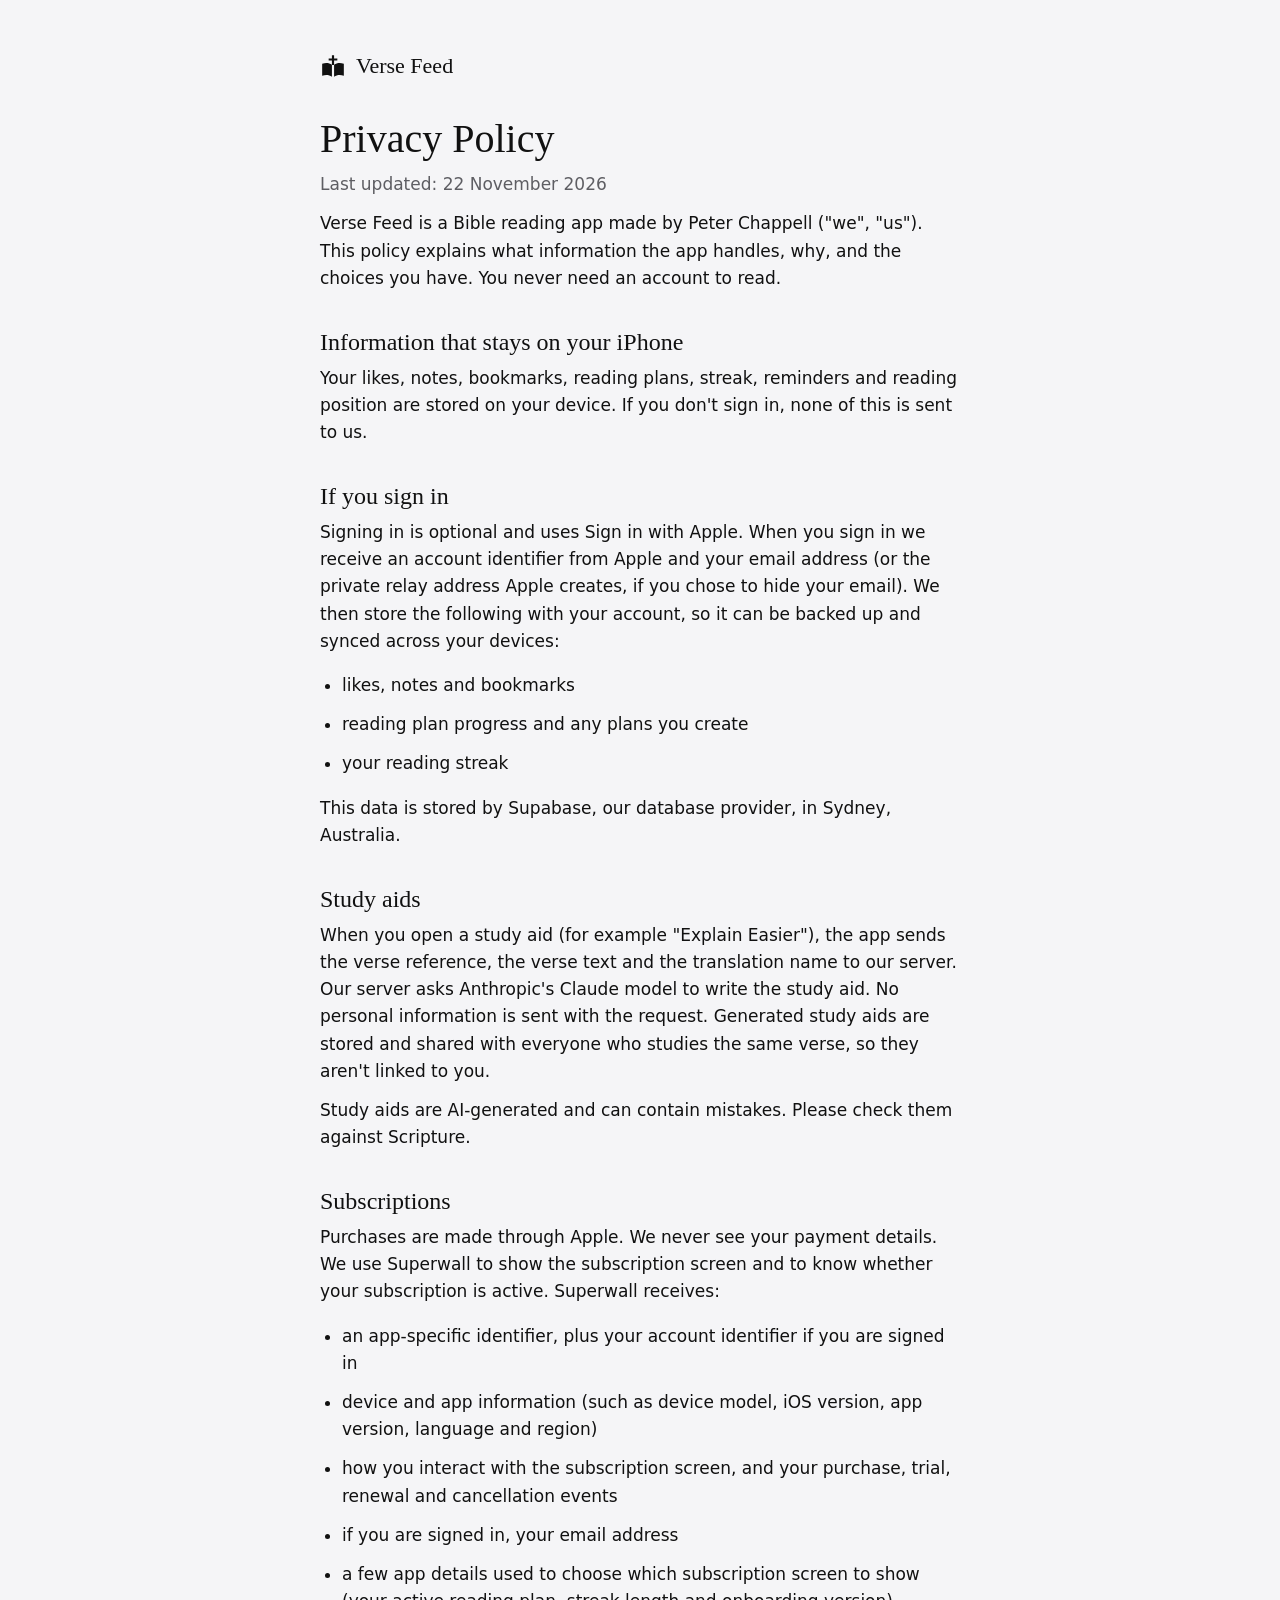
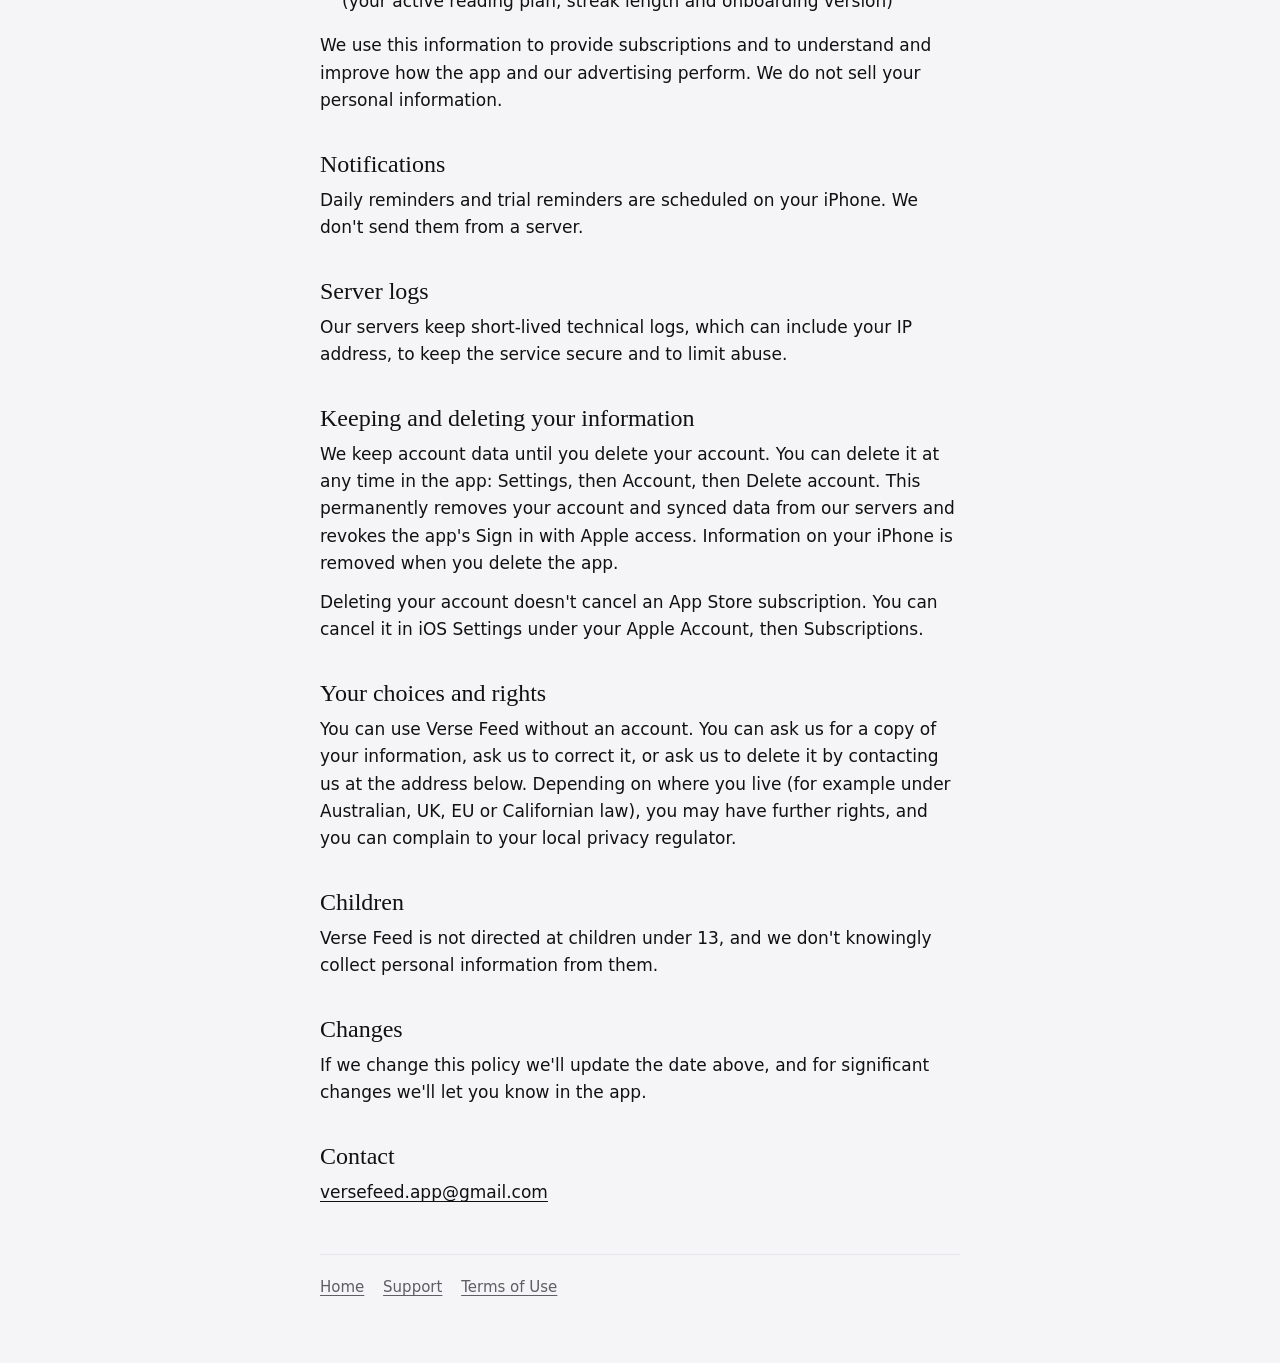
==== privacy.html @ 3e680411 "Add home, support and privacy pages" ====
<!doctype html>
<html lang="en">
<head>
<meta charset="utf-8">
<meta name="viewport" content="width=device-width, initial-scale=1">
<title>Verse Feed Privacy Policy</title>
<meta name="description" content="How Verse Feed handles your information.">
<link rel="stylesheet" href="style.css">
</head>
<body>
<main>
  <header class="site">
    <svg aria-hidden="true" width="26" height="26" viewBox="0 0 24 24" fill="currentColor"><path d="M11 2h2v3h3v2h-3v4h-2V7H8V5h3z"></path><path d="M2 10c3.5-1.2 6.5-.8 9 .9V22c-2.5-1.7-5.5-2.1-9-.9z"></path><path d="M22 10c-3.5-1.2-6.5-.8-9 .9V22c2.5-1.7 5.5-2.1 9-.9z"></path></svg>
    <a href="./">Verse Feed</a>
  </header>

  <h1>Privacy Policy</h1>
  <p class="muted">Last updated: 22 November 2026</p>

  <p>Verse Feed is a Bible reading app made by Peter Chappell ("we", "us"). This policy explains what information the app handles, why, and the choices you have. You never need an account to read.</p>

  <h2>Information that stays on your iPhone</h2>
  <p>Your likes, notes, bookmarks, reading plans, streak, reminders and reading position are stored on your device. If you don't sign in, none of this is sent to us.</p>

  <h2>If you sign in</h2>
  <p>Signing in is optional and uses Sign in with Apple. When you sign in we receive an account identifier from Apple and your email address (or the private relay address Apple creates, if you chose to hide your email). We then store the following with your account, so it can be backed up and synced across your devices:</p>
  <ul>
    <li>likes, notes and bookmarks</li>
    <li>reading plan progress and any plans you create</li>
    <li>your reading streak</li>
  </ul>
  <p>This data is stored by Supabase, our database provider, in Sydney, Australia.</p>

  <h2>Study aids</h2>
  <p>When you open a study aid (for example "Explain Easier"), the app sends the verse reference, the verse text and the translation name to our server. Our server asks Anthropic's Claude model to write the study aid. No personal information is sent with the request. Generated study aids are stored and shared with everyone who studies the same verse, so they aren't linked to you.</p>
  <p>Study aids are AI-generated and can contain mistakes. Please check them against Scripture.</p>

  <h2>Subscriptions</h2>
  <p>Purchases are made through Apple. We never see your payment details. We use Superwall to show the subscription screen and to know whether your subscription is active. Superwall receives:</p>
  <ul>
    <li>an app-specific identifier, plus your account identifier if you are signed in</li>
    <li>device and app information (such as device model, iOS version, app version, language and region)</li>
    <li>how you interact with the subscription screen, and your purchase, trial, renewal and cancellation events</li>
    <li>if you are signed in, your email address</li>
    <li>a few app details used to choose which subscription screen to show (your active reading plan, streak length and onboarding version)</li>
  </ul>
  <p>We use this information to provide subscriptions and to understand and improve how the app and our advertising perform. We do not sell your personal information.</p>

  <h2>Notifications</h2>
  <p>Daily reminders and trial reminders are scheduled on your iPhone. We don't send them from a server.</p>

  <h2>Server logs</h2>
  <p>Our servers keep short-lived technical logs, which can include your IP address, to keep the service secure and to limit abuse.</p>

  <h2>Keeping and deleting your information</h2>
  <p>We keep account data until you delete your account. You can delete it at any time in the app: Settings, then Account, then Delete account. This permanently removes your account and synced data from our servers and revokes the app's Sign in with Apple access. Information on your iPhone is removed when you delete the app.</p>
  <p>Deleting your account doesn't cancel an App Store subscription. You can cancel it in iOS Settings under your Apple Account, then Subscriptions.</p>

  <h2>Your choices and rights</h2>
  <p>You can use Verse Feed without an account. You can ask us for a copy of your information, ask us to correct it, or ask us to delete it by contacting us at the address below. Depending on where you live (for example under Australian, UK, EU or Californian law), you may have further rights, and you can complain to your local privacy regulator.</p>

  <h2>Children</h2>
  <p>Verse Feed is not directed at children under 13, and we don't knowingly collect personal information from them.</p>

  <h2>Changes</h2>
  <p>If we change this policy we'll update the date above, and for significant changes we'll let you know in the app.</p>

  <h2>Contact</h2>
  <p><a href="mailto:versefeed.app@gmail.com">versefeed.app@gmail.com</a></p>

  <footer>
    <a href="./">Home</a>
    <a href="support.html">Support</a>
    <a href="https://www.apple.com/legal/internet-services/itunes/dev/stdeula/">Terms of Use</a>
  </footer>
</main>
</body>
</html>
---- style.css ----
:root {
  --bg: #f5f5f7;
  --surface: #ffffff;
  --ink: #111111;
  --muted: #5e5e63;
  --hairline: #e5e5ea;
  --serif: Charter, "Iowan Old Style", Georgia, serif;
  --sans: -apple-system, BlinkMacSystemFont, system-ui, "Segoe UI", Roboto, sans-serif;
}

@media (prefers-color-scheme: dark) {
  :root {
    --bg: #111111;
    --surface: #1c1c1e;
    --ink: #f2f2f2;
    --muted: #a8a8ad;
    --hairline: #2c2c2e;
  }
}

* { box-sizing: border-box; }

body {
  margin: 0;
  background: var(--bg);
  color: var(--ink);
  font-family: var(--sans);
  font-size: 17px;
  line-height: 1.6;
  -webkit-text-size-adjust: 100%;
}

main {
  max-width: 680px;
  margin: 0 auto;
  padding: 48px 20px 64px;
}

header.site {
  display: flex;
  align-items: center;
  gap: 10px;
  margin-bottom: 32px;
}

header.site a {
  color: var(--ink);
  text-decoration: none;
  font-family: var(--serif);
  font-size: 22px;
}

header.site svg { flex-shrink: 0; }

h1, h2 {
  font-family: var(--serif);
  font-weight: 400;
  line-height: 1.2;
}

h1 { font-size: 40px; margin: 0 0 8px; }
h2 { font-size: 24px; margin: 36px 0 8px; }

p, li { margin: 0 0 12px; }
ul { padding-left: 22px; }

.lead { font-size: 20px; color: var(--muted); margin-bottom: 28px; }
.muted { color: var(--muted); }

a { color: var(--ink); text-underline-offset: 3px; }

.card {
  background: var(--surface);
  border: 1px solid var(--hairline);
  border-radius: 20px;
  padding: 20px 22px;
  margin: 20px 0;
}

.links {
  display: flex;
  flex-wrap: wrap;
  gap: 10px;
  margin-top: 24px;
}

.links a {
  display: inline-block;
  padding: 12px 18px;
  border-radius: 999px;
  background: var(--ink);
  color: var(--bg);
  text-decoration: none;
  font-weight: 600;
}

footer {
  margin-top: 48px;
  padding-top: 20px;
  border-top: 1px solid var(--hairline);
  font-size: 15px;
  color: var(--muted);
}

footer a { color: var(--muted); margin-right: 14px; }
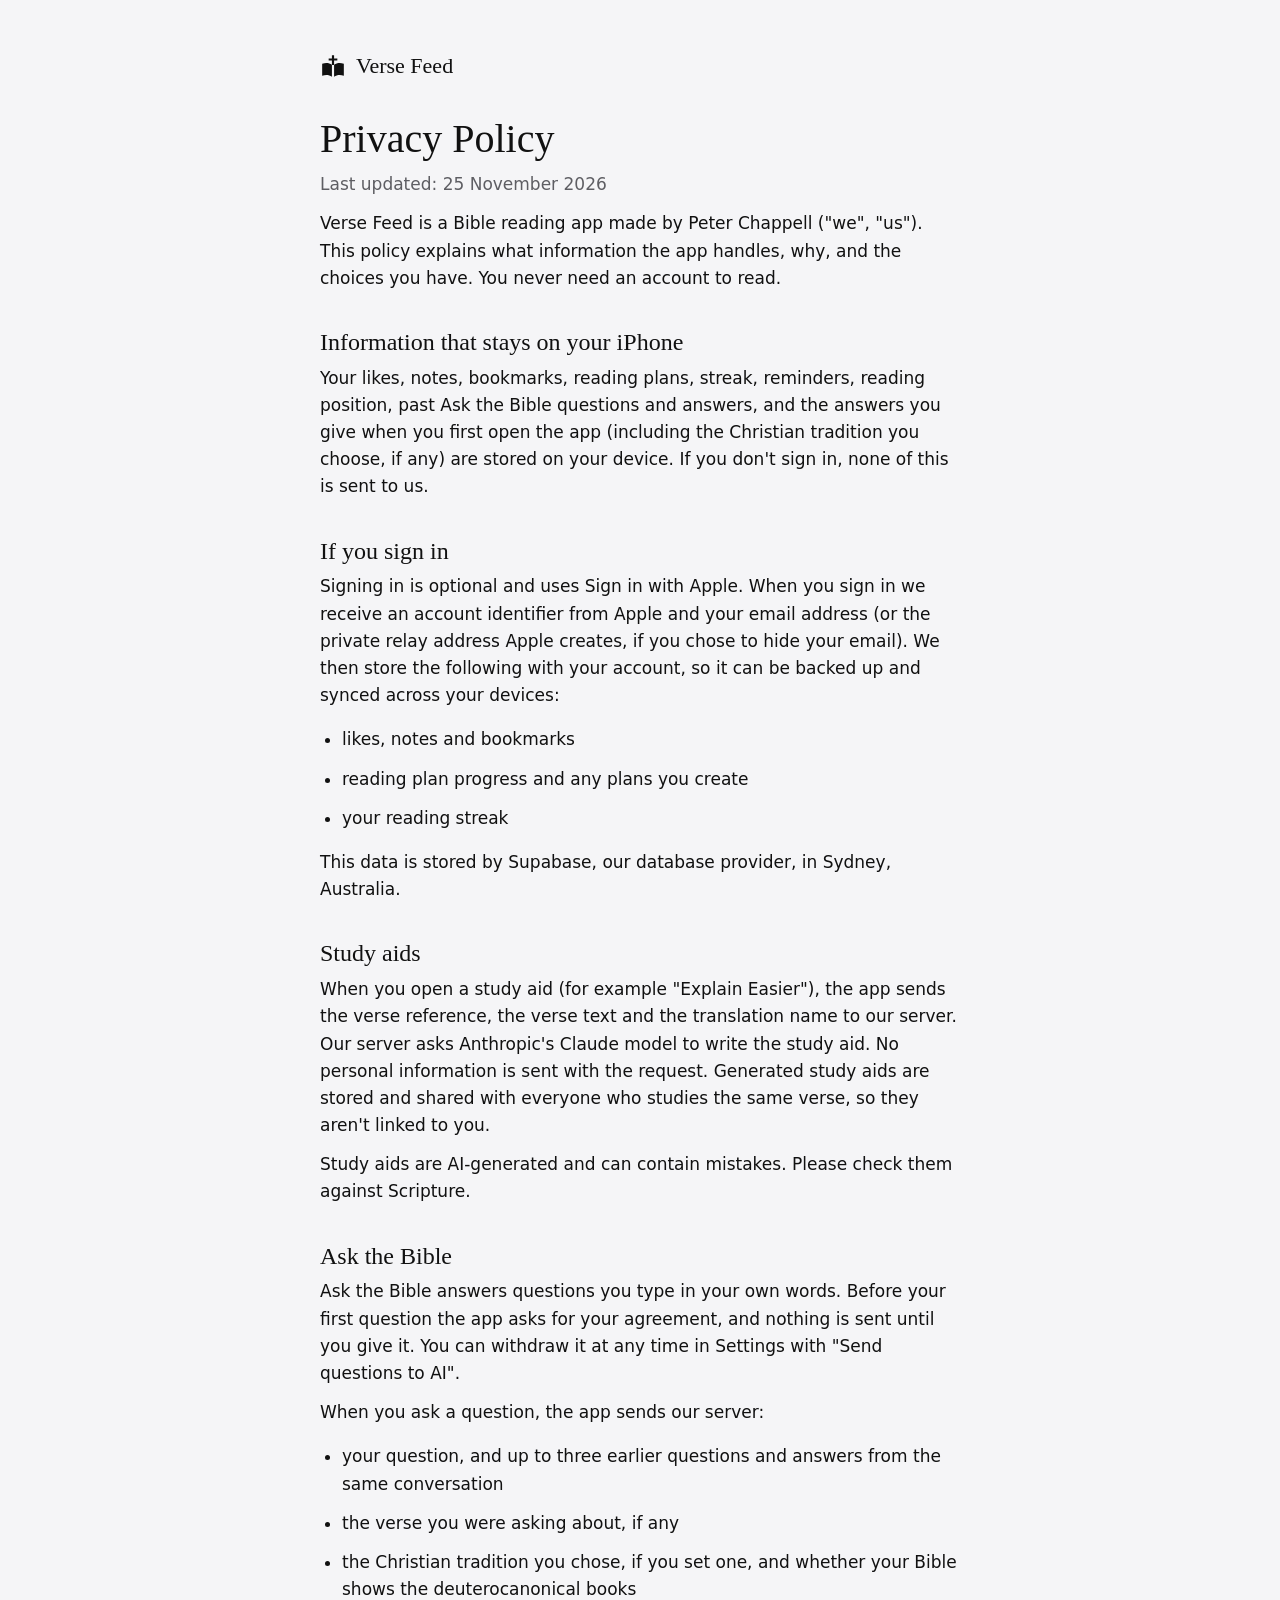
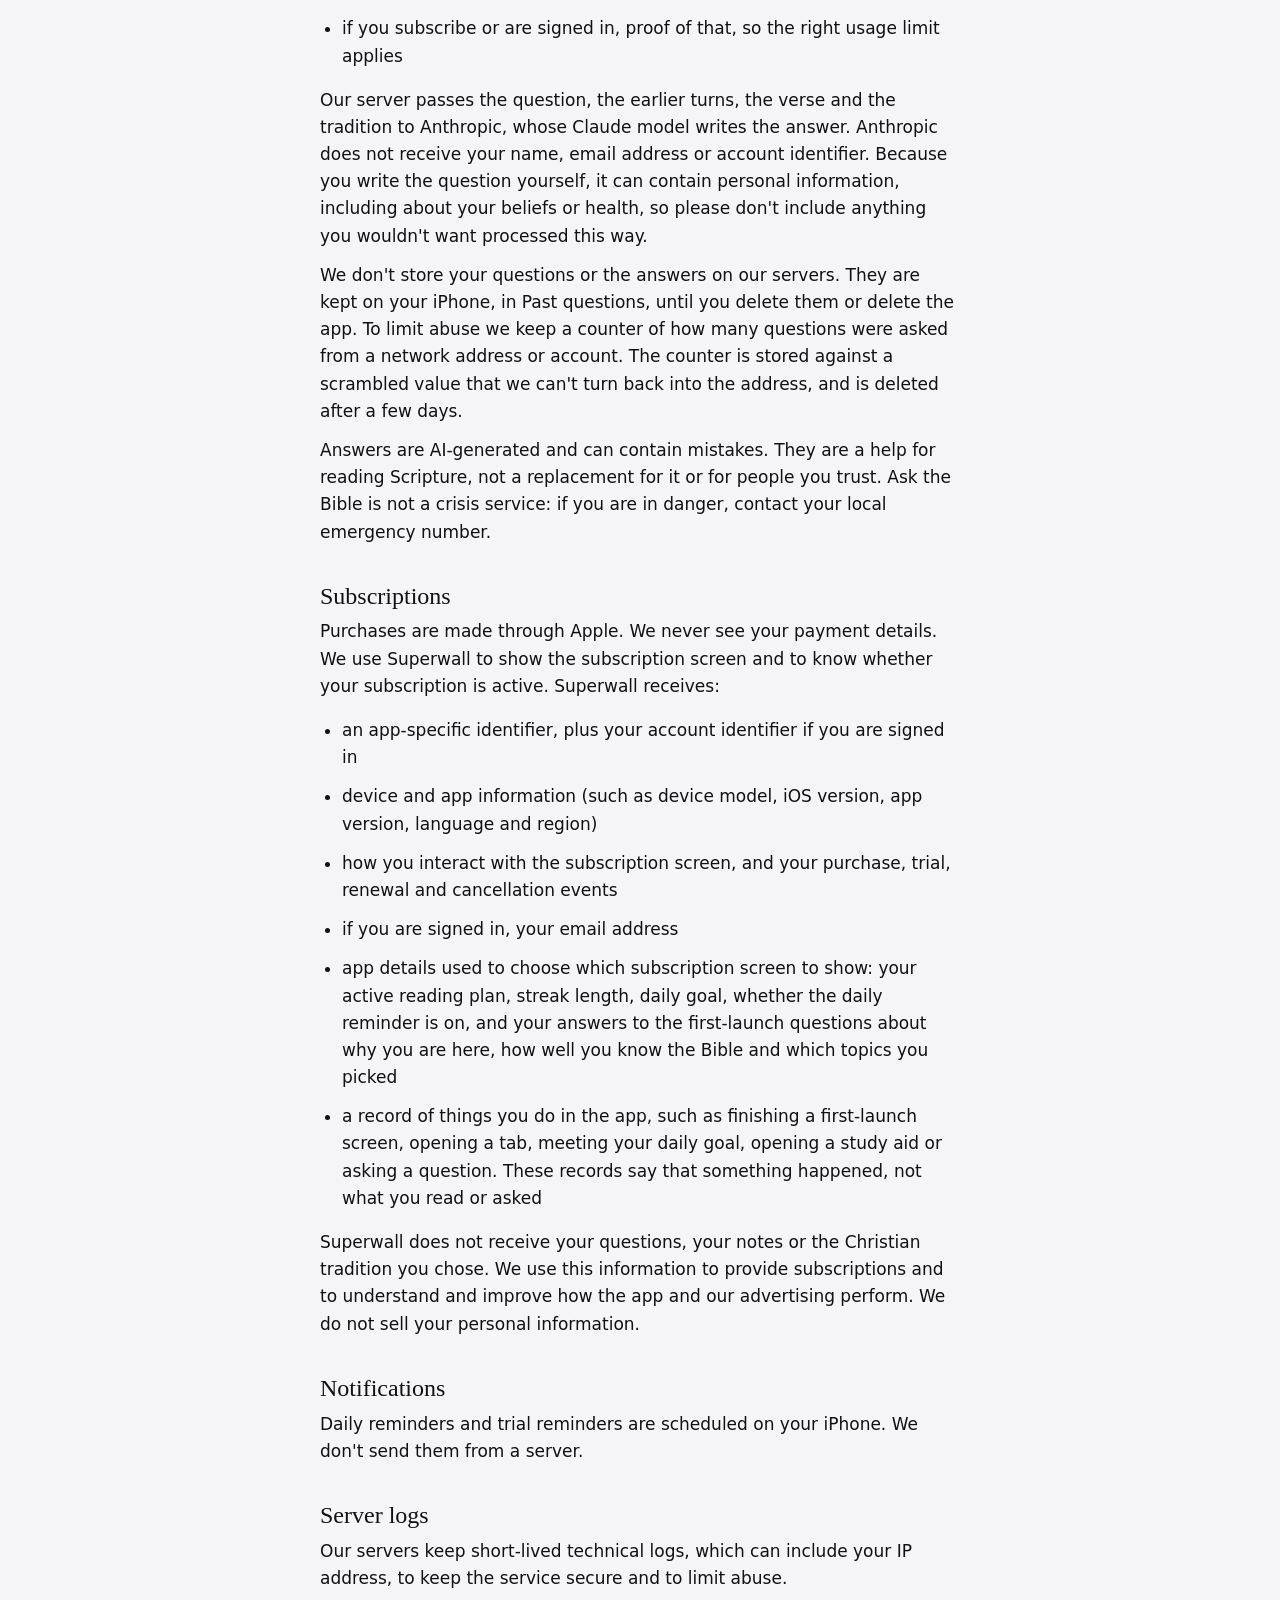
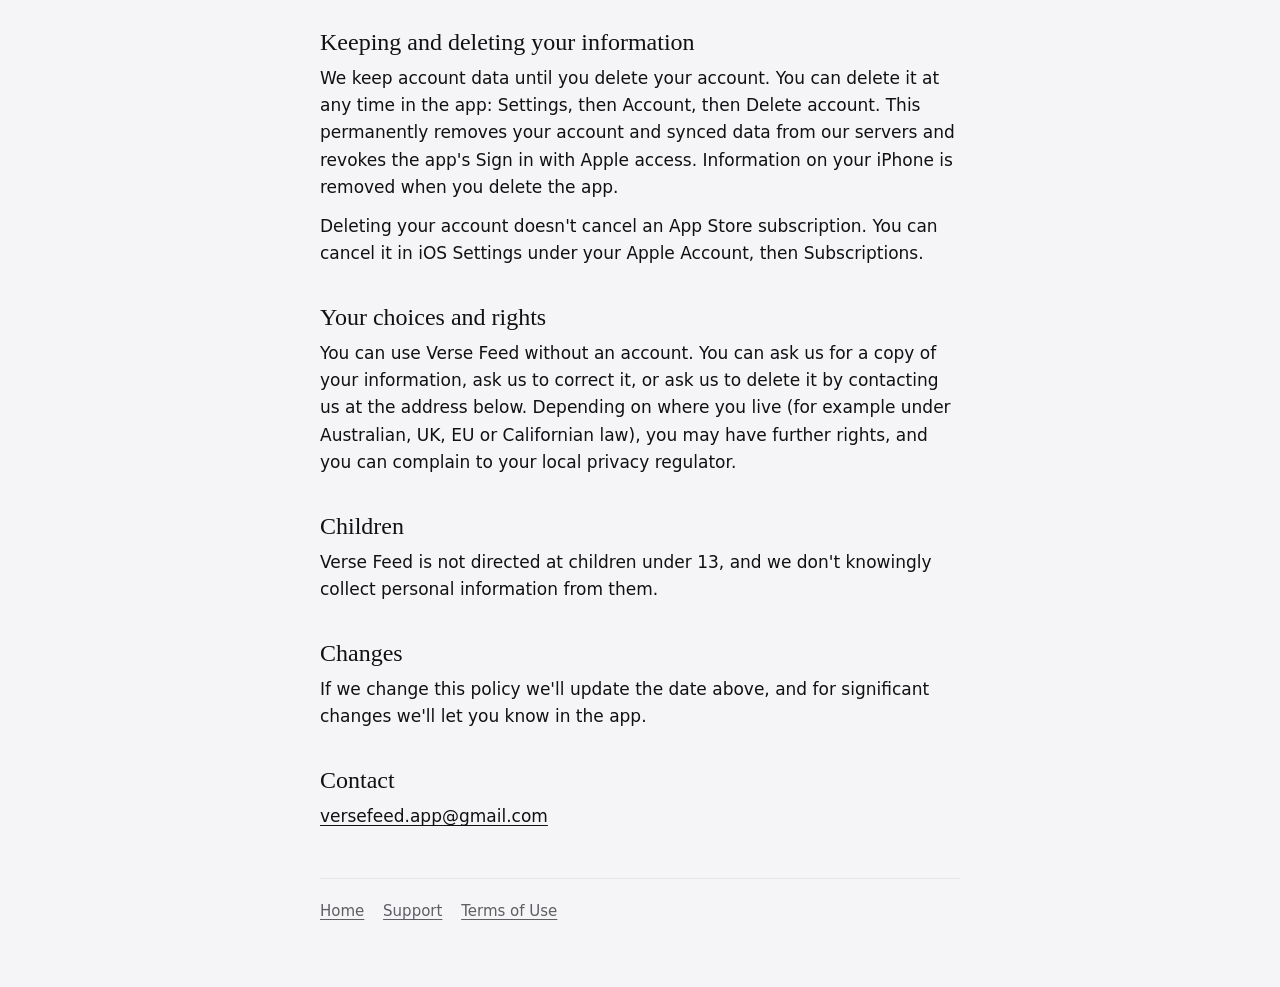
==== commit 202db9f8: "Privacy policy: cover Ask the Bible, tradition and what Superwall receives Adds an Ask the Bible sec" ====
--- a/privacy.html
+++ b/privacy.html
@@ -15,12 +15,12 @@
   </header>
 
   <h1>Privacy Policy</h1>
-  <p class="muted">Last updated: 22 November 2026</p>
+  <p class="muted">Last updated: 25 November 2026</p>
 
   <p>Verse Feed is a Bible reading app made by Peter Chappell ("we", "us"). This policy explains what information the app handles, why, and the choices you have. You never need an account to read.</p>
 
   <h2>Information that stays on your iPhone</h2>
-  <p>Your likes, notes, bookmarks, reading plans, streak, reminders and reading position are stored on your device. If you don't sign in, none of this is sent to us.</p>
+  <p>Your likes, notes, bookmarks, reading plans, streak, reminders, reading position, past Ask the Bible questions and answers, and the answers you give when you first open the app (including the Christian tradition you choose, if any) are stored on your device. If you don't sign in, none of this is sent to us.</p>
 
   <h2>If you sign in</h2>
   <p>Signing in is optional and uses Sign in with Apple. When you sign in we receive an account identifier from Apple and your email address (or the private relay address Apple creates, if you chose to hide your email). We then store the following with your account, so it can be backed up and synced across your devices:</p>
@@ -35,6 +35,19 @@
   <p>When you open a study aid (for example "Explain Easier"), the app sends the verse reference, the verse text and the translation name to our server. Our server asks Anthropic's Claude model to write the study aid. No personal information is sent with the request. Generated study aids are stored and shared with everyone who studies the same verse, so they aren't linked to you.</p>
   <p>Study aids are AI-generated and can contain mistakes. Please check them against Scripture.</p>
 
+  <h2>Ask the Bible</h2>
+  <p>Ask the Bible answers questions you type in your own words. Before your first question the app asks for your agreement, and nothing is sent until you give it. You can withdraw it at any time in Settings with "Send questions to AI".</p>
+  <p>When you ask a question, the app sends our server:</p>
+  <ul>
+    <li>your question, and up to three earlier questions and answers from the same conversation</li>
+    <li>the verse you were asking about, if any</li>
+    <li>the Christian tradition you chose, if you set one, and whether your Bible shows the deuterocanonical books</li>
+    <li>if you subscribe or are signed in, proof of that, so the right usage limit applies</li>
+  </ul>
+  <p>Our server passes the question, the earlier turns, the verse and the tradition to Anthropic, whose Claude model writes the answer. Anthropic does not receive your name, email address or account identifier. Because you write the question yourself, it can contain personal information, including about your beliefs or health, so please don't include anything you wouldn't want processed this way.</p>
+  <p>We don't store your questions or the answers on our servers. They are kept on your iPhone, in Past questions, until you delete them or delete the app. To limit abuse we keep a counter of how many questions were asked from a network address or account. The counter is stored against a scrambled value that we can't turn back into the address, and is deleted after a few days.</p>
+  <p>Answers are AI-generated and can contain mistakes. They are a help for reading Scripture, not a replacement for it or for people you trust. Ask the Bible is not a crisis service: if you are in danger, contact your local emergency number.</p>
+
   <h2>Subscriptions</h2>
   <p>Purchases are made through Apple. We never see your payment details. We use Superwall to show the subscription screen and to know whether your subscription is active. Superwall receives:</p>
   <ul>
@@ -42,9 +55,10 @@
     <li>device and app information (such as device model, iOS version, app version, language and region)</li>
     <li>how you interact with the subscription screen, and your purchase, trial, renewal and cancellation events</li>
     <li>if you are signed in, your email address</li>
-    <li>a few app details used to choose which subscription screen to show (your active reading plan, streak length and onboarding version)</li>
+    <li>app details used to choose which subscription screen to show: your active reading plan, streak length, daily goal, whether the daily reminder is on, and your answers to the first-launch questions about why you are here, how well you know the Bible and which topics you picked</li>
+    <li>a record of things you do in the app, such as finishing a first-launch screen, opening a tab, meeting your daily goal, opening a study aid or asking a question. These records say that something happened, not what you read or asked</li>
   </ul>
-  <p>We use this information to provide subscriptions and to understand and improve how the app and our advertising perform. We do not sell your personal information.</p>
+  <p>Superwall does not receive your questions, your notes or the Christian tradition you chose. We use this information to provide subscriptions and to understand and improve how the app and our advertising perform. We do not sell your personal information.</p>
 
   <h2>Notifications</h2>
   <p>Daily reminders and trial reminders are scheduled on your iPhone. We don't send them from a server.</p>
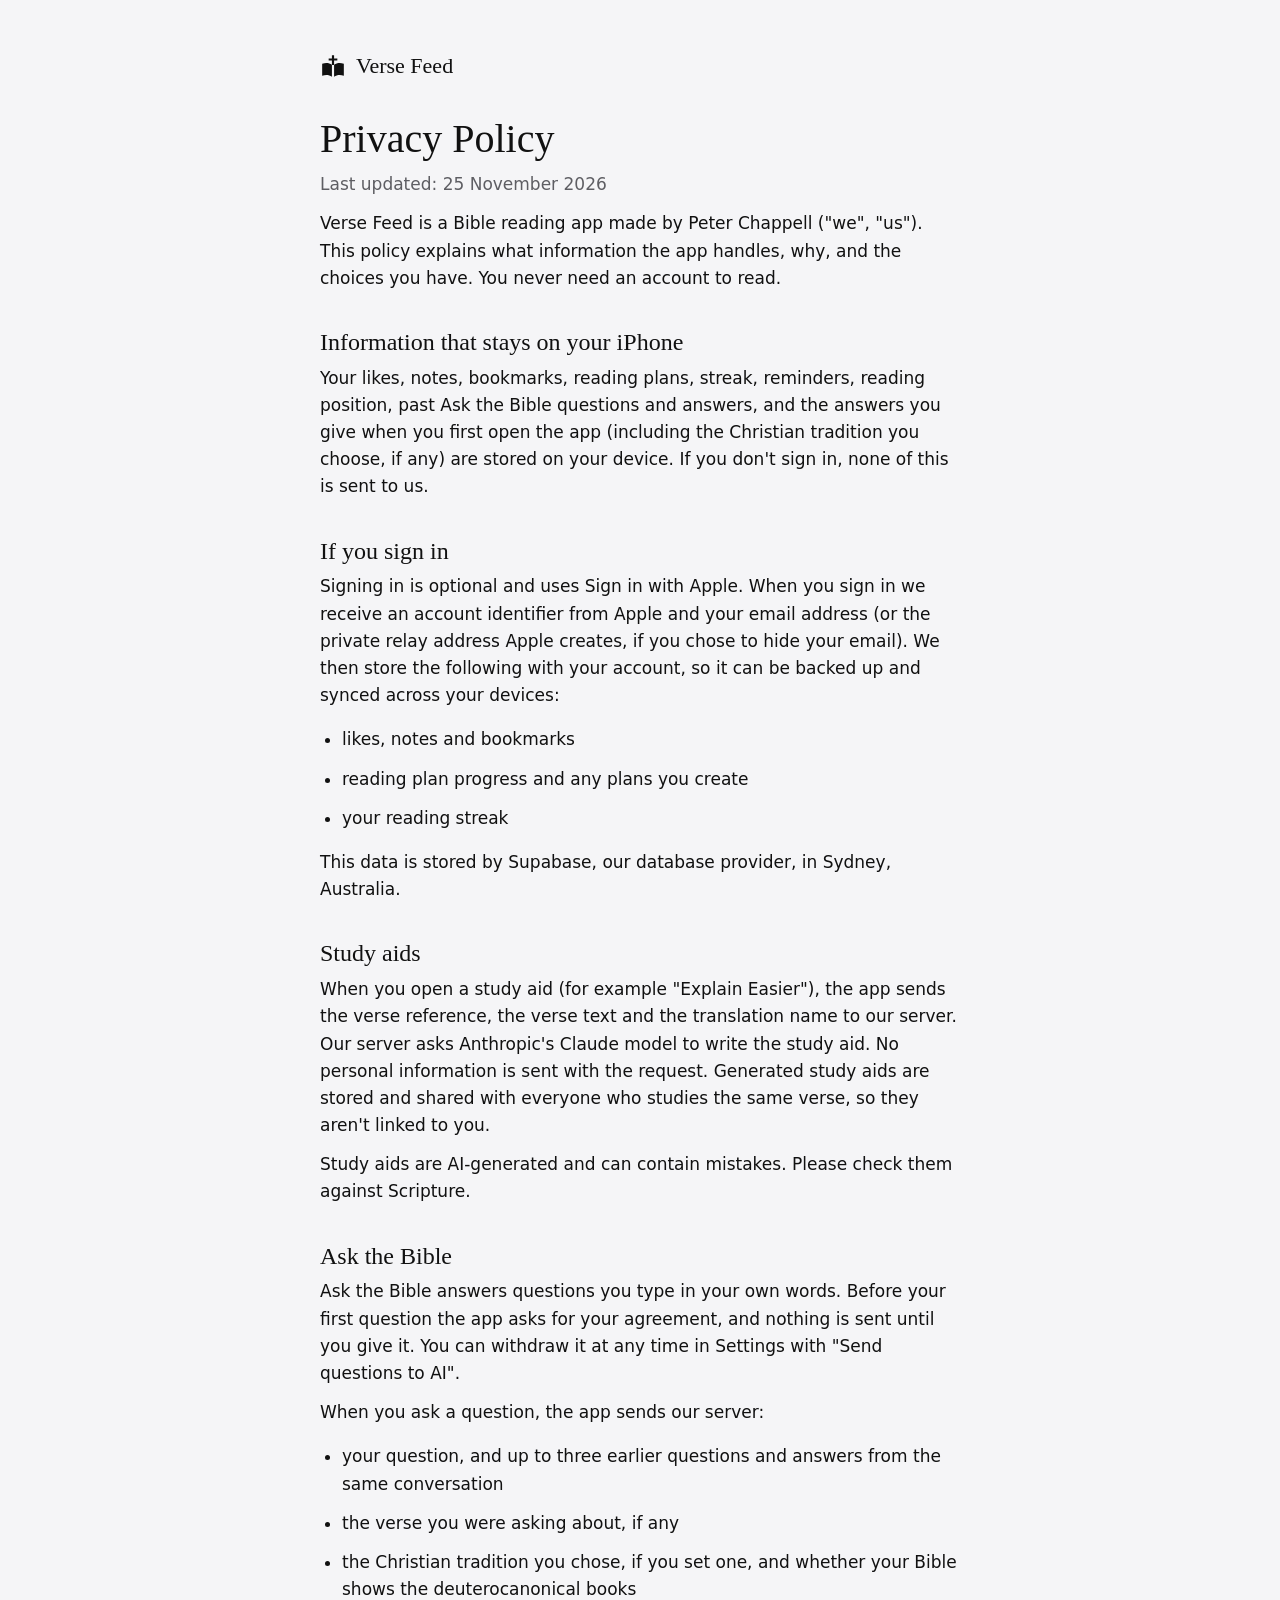
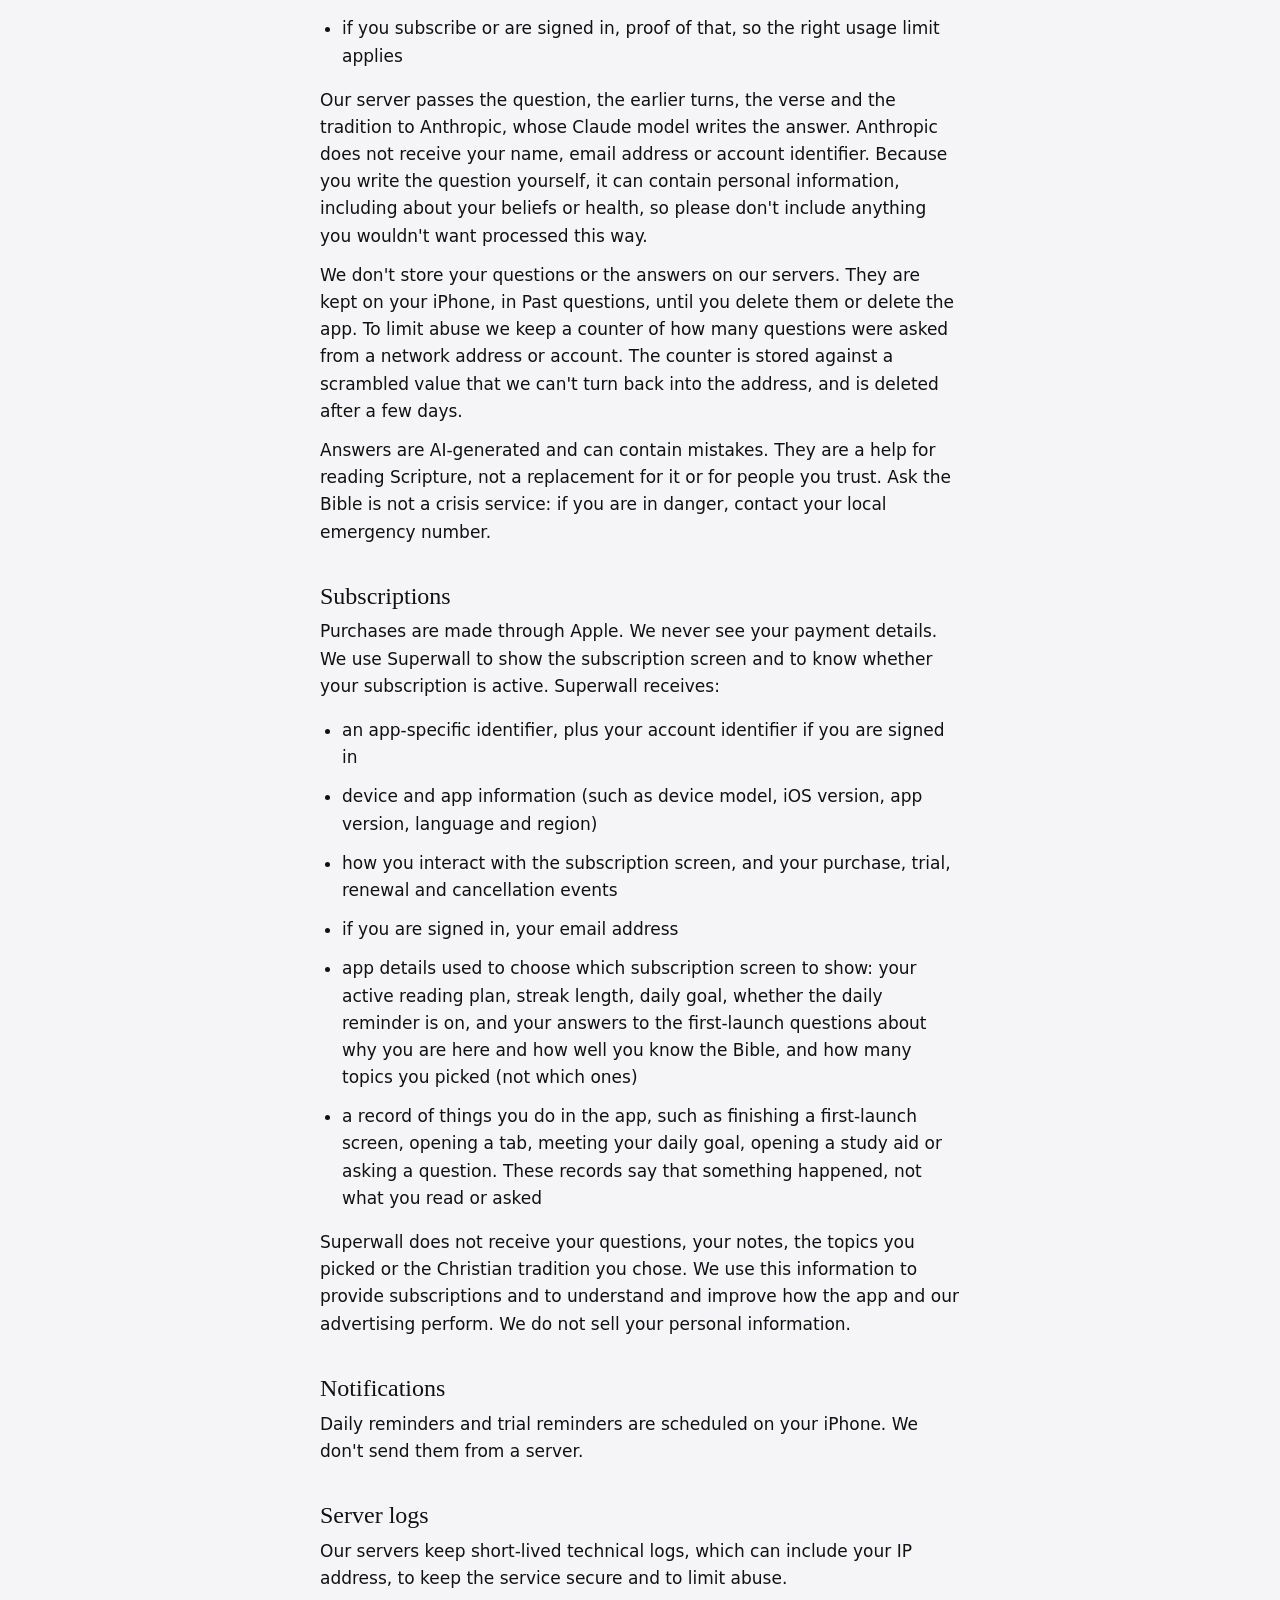
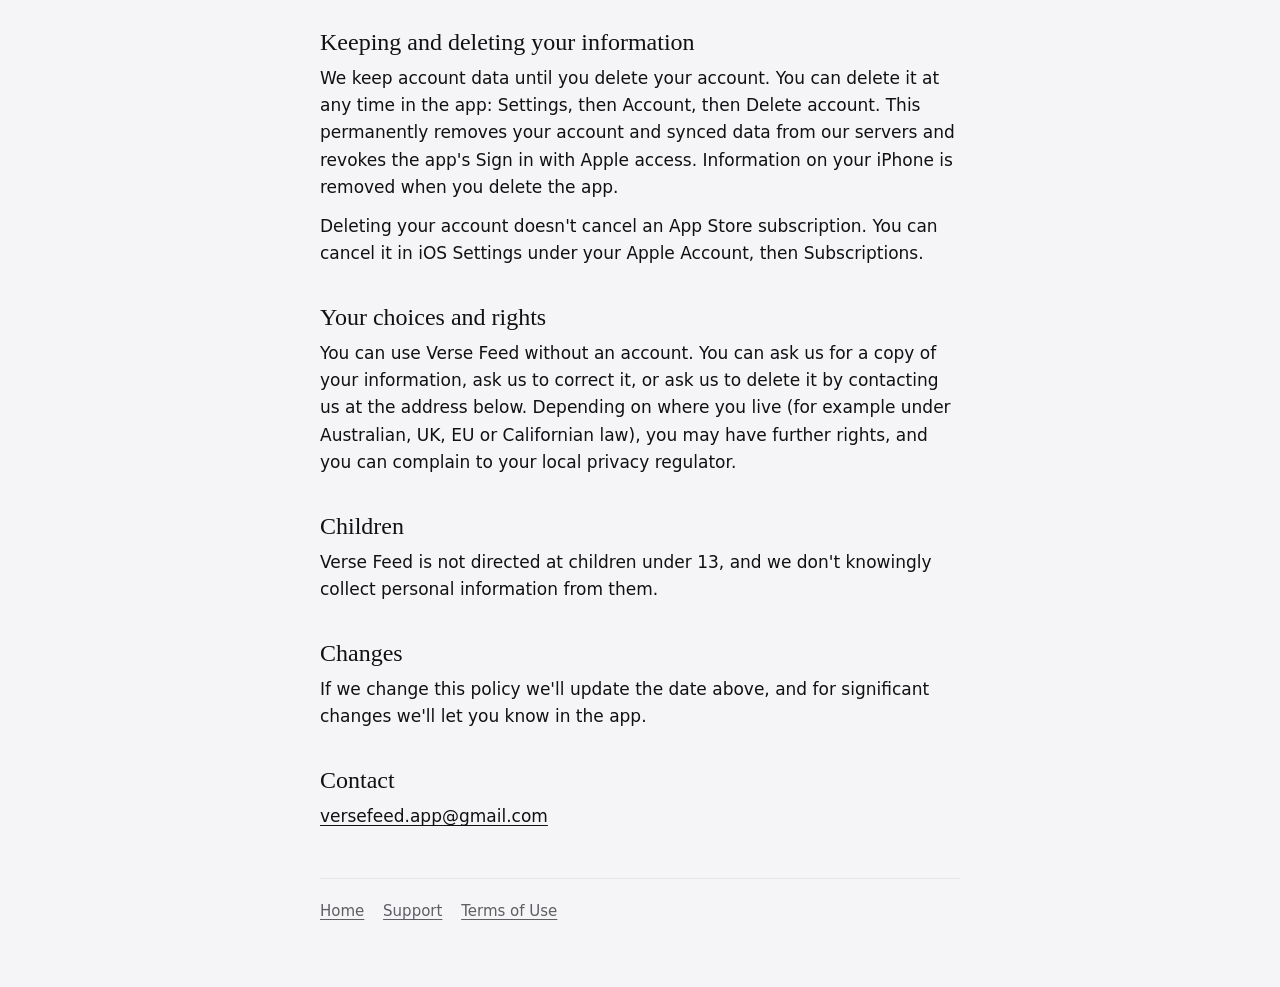
==== commit 95884436: "Privacy policy: the topics you pick are no longer sent to Superwall Co-Authored-By: Claude Fable 5.2" ====
--- a/privacy.html
+++ b/privacy.html
@@ -55,10 +55,10 @@
     <li>device and app information (such as device model, iOS version, app version, language and region)</li>
     <li>how you interact with the subscription screen, and your purchase, trial, renewal and cancellation events</li>
     <li>if you are signed in, your email address</li>
-    <li>app details used to choose which subscription screen to show: your active reading plan, streak length, daily goal, whether the daily reminder is on, and your answers to the first-launch questions about why you are here, how well you know the Bible and which topics you picked</li>
+    <li>app details used to choose which subscription screen to show: your active reading plan, streak length, daily goal, whether the daily reminder is on, and your answers to the first-launch questions about why you are here and how well you know the Bible, and how many topics you picked (not which ones)</li>
     <li>a record of things you do in the app, such as finishing a first-launch screen, opening a tab, meeting your daily goal, opening a study aid or asking a question. These records say that something happened, not what you read or asked</li>
   </ul>
-  <p>Superwall does not receive your questions, your notes or the Christian tradition you chose. We use this information to provide subscriptions and to understand and improve how the app and our advertising perform. We do not sell your personal information.</p>
+  <p>Superwall does not receive your questions, your notes, the topics you picked or the Christian tradition you chose. We use this information to provide subscriptions and to understand and improve how the app and our advertising perform. We do not sell your personal information.</p>
 
   <h2>Notifications</h2>
   <p>Daily reminders and trial reminders are scheduled on your iPhone. We don't send them from a server.</p>
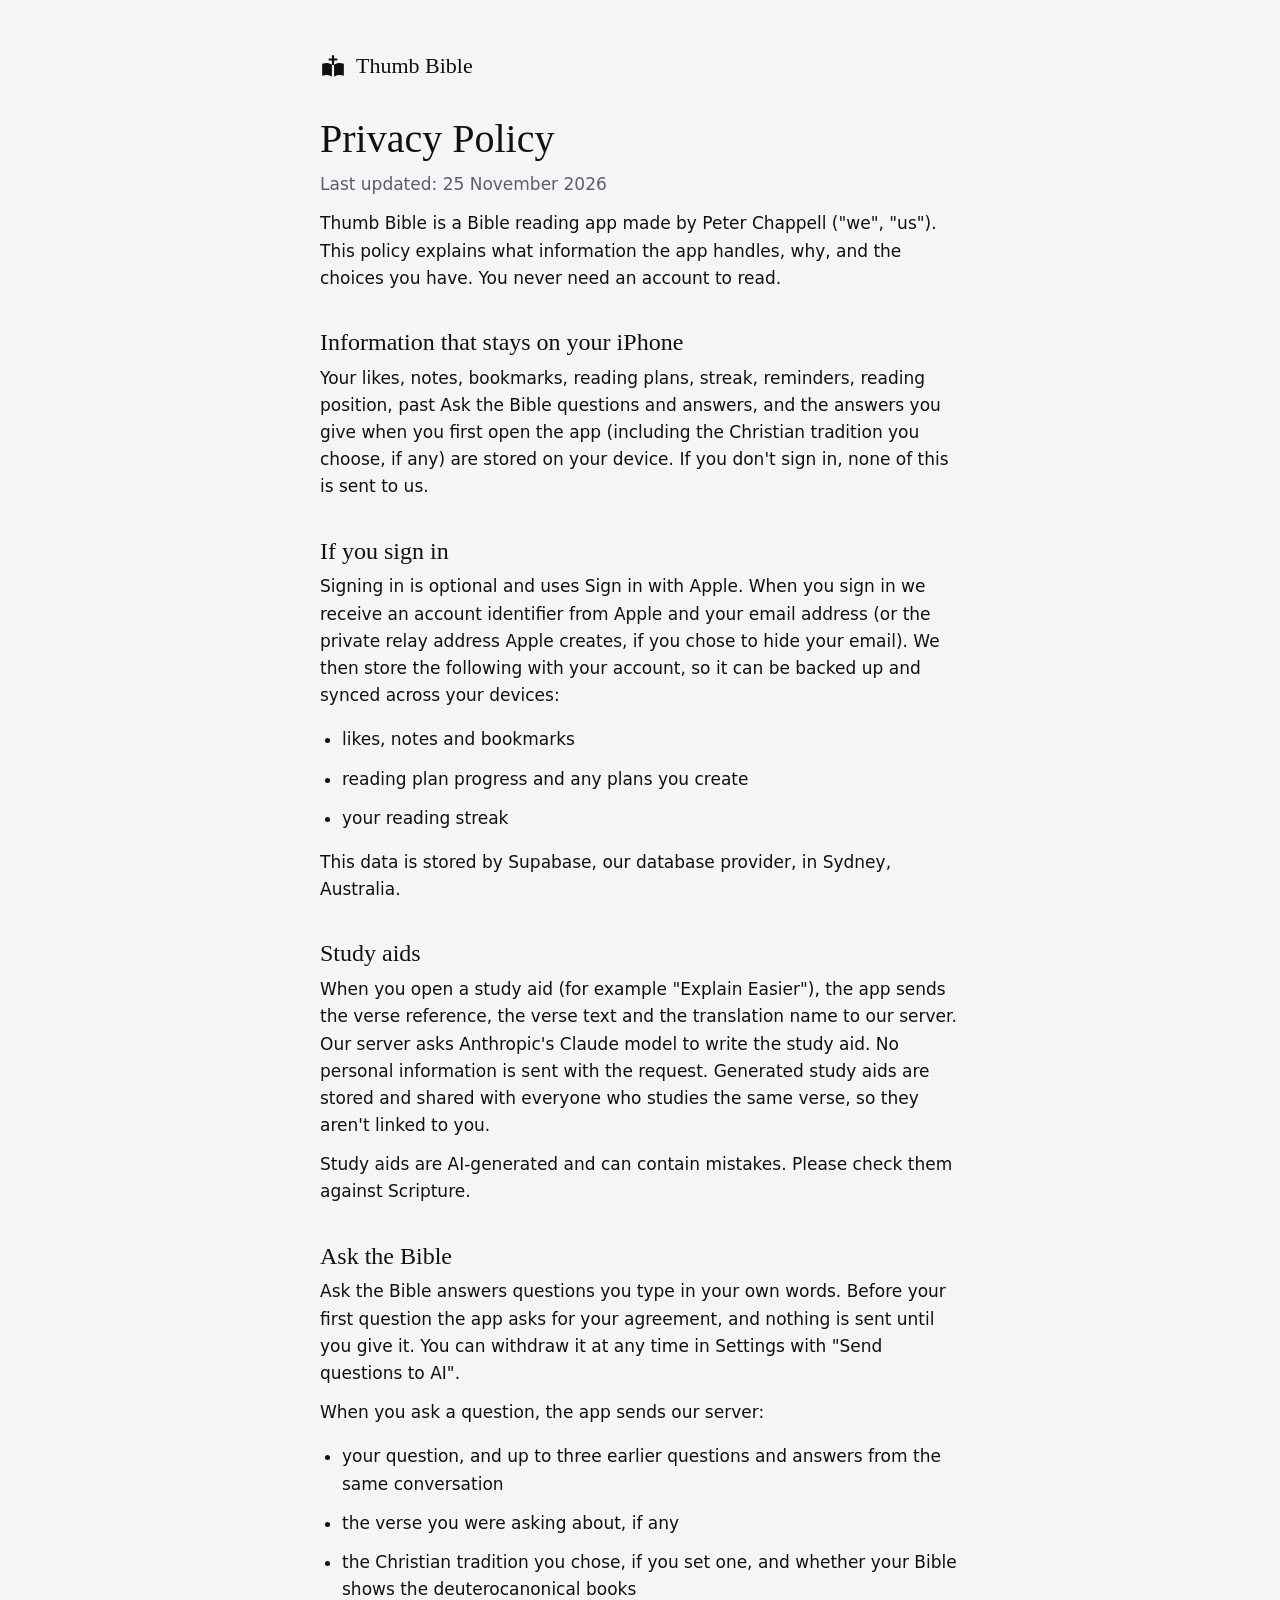
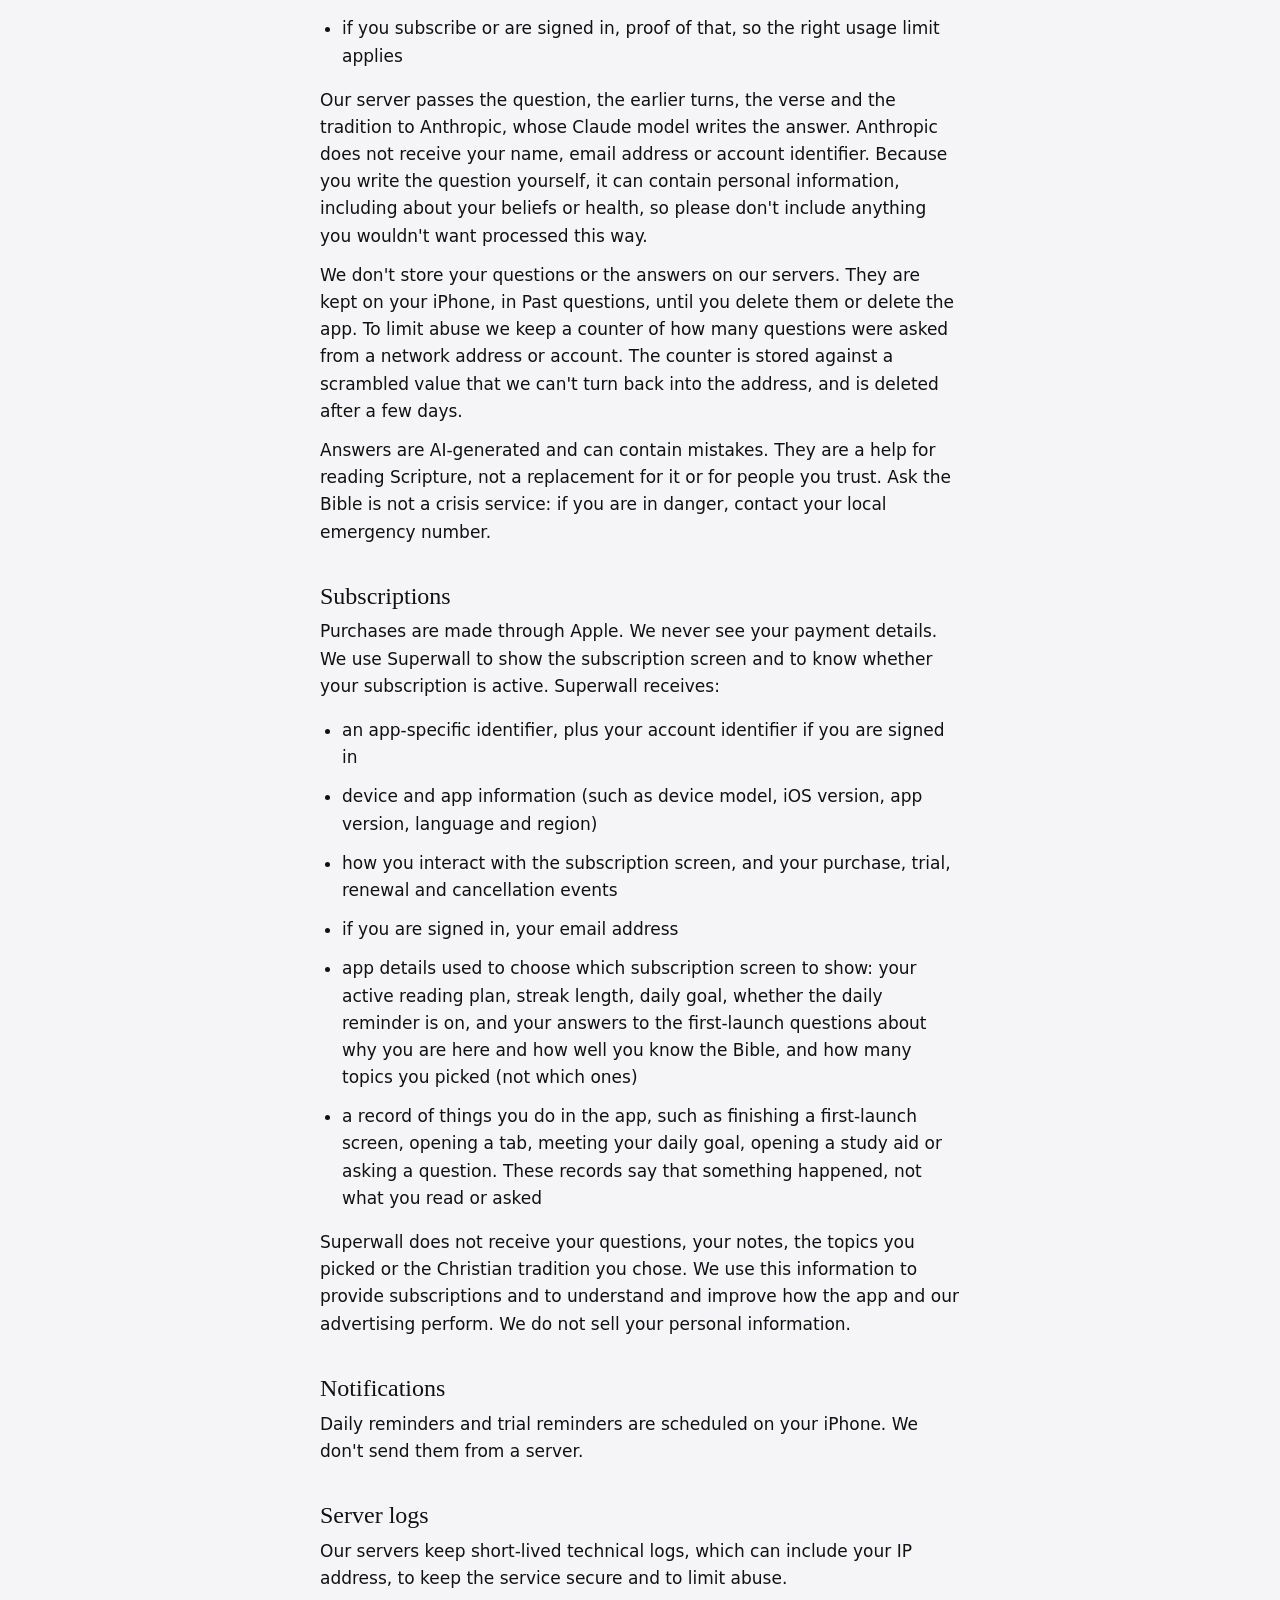
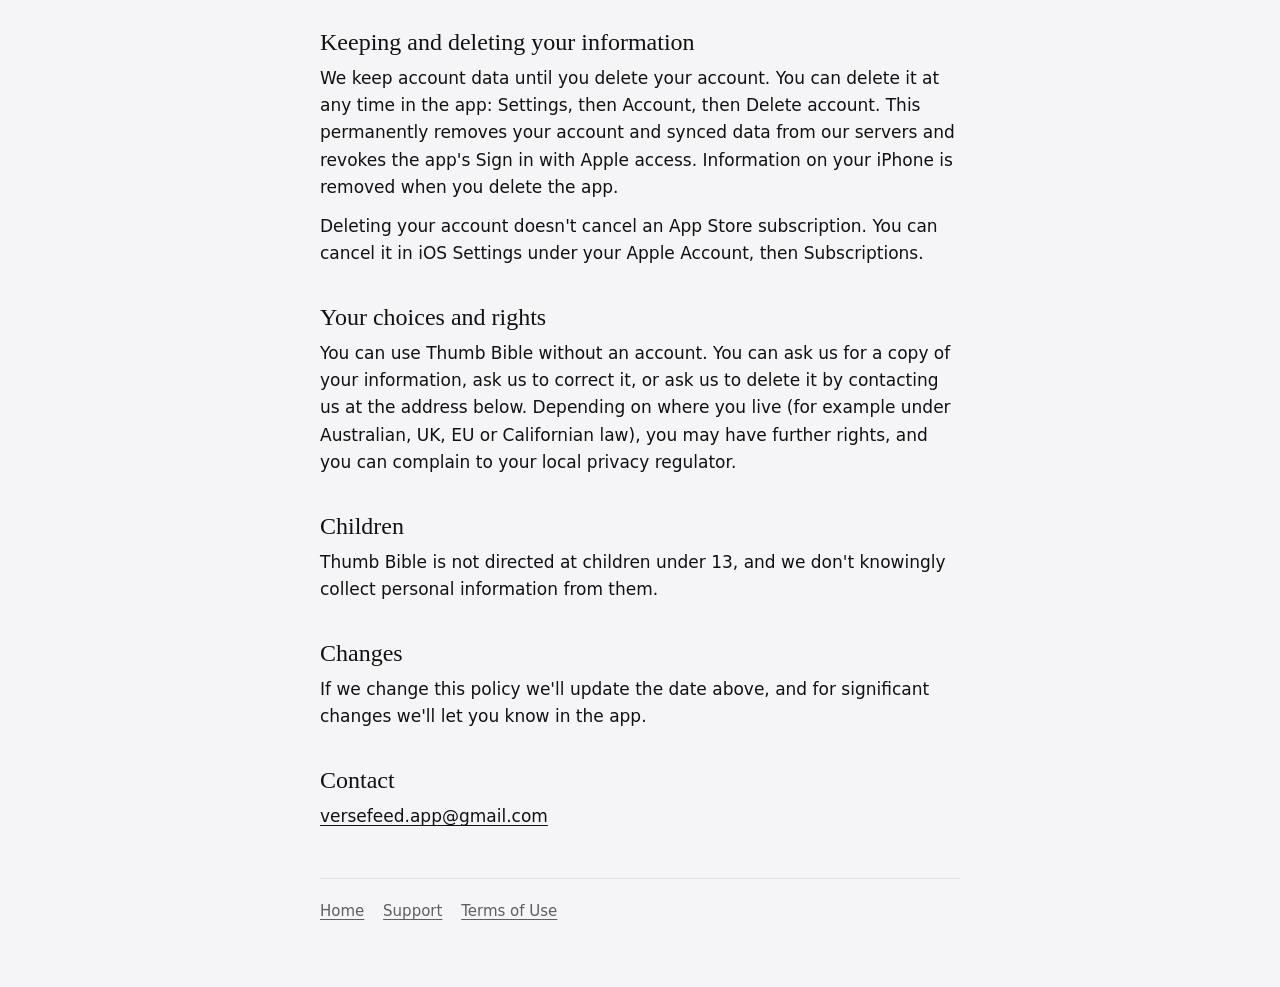
==== commit 2ed8536c: "Rename the app to Thumb Bible across the site Co-Authored-By: Claude Fable 5.2 <noreply@anthropic.co" ====
--- a/privacy.html
+++ b/privacy.html
@@ -3,21 +3,21 @@
 <head>
 <meta charset="utf-8">
 <meta name="viewport" content="width=device-width, initial-scale=1">
-<title>Verse Feed Privacy Policy</title>
-<meta name="description" content="How Verse Feed handles your information.">
+<title>Thumb Bible Privacy Policy</title>
+<meta name="description" content="How Thumb Bible handles your information.">
 <link rel="stylesheet" href="style.css">
 </head>
 <body>
 <main>
   <header class="site">
     <svg aria-hidden="true" width="26" height="26" viewBox="0 0 24 24" fill="currentColor"><path d="M11 2h2v3h3v2h-3v4h-2V7H8V5h3z"></path><path d="M2 10c3.5-1.2 6.5-.8 9 .9V22c-2.5-1.7-5.5-2.1-9-.9z"></path><path d="M22 10c-3.5-1.2-6.5-.8-9 .9V22c2.5-1.7 5.5-2.1 9-.9z"></path></svg>
-    <a href="./">Verse Feed</a>
+    <a href="./">Thumb Bible</a>
   </header>
 
   <h1>Privacy Policy</h1>
   <p class="muted">Last updated: 25 November 2026</p>
 
-  <p>Verse Feed is a Bible reading app made by Peter Chappell ("we", "us"). This policy explains what information the app handles, why, and the choices you have. You never need an account to read.</p>
+  <p>Thumb Bible is a Bible reading app made by Peter Chappell ("we", "us"). This policy explains what information the app handles, why, and the choices you have. You never need an account to read.</p>
 
   <h2>Information that stays on your iPhone</h2>
   <p>Your likes, notes, bookmarks, reading plans, streak, reminders, reading position, past Ask the Bible questions and answers, and the answers you give when you first open the app (including the Christian tradition you choose, if any) are stored on your device. If you don't sign in, none of this is sent to us.</p>
@@ -71,10 +71,10 @@
   <p>Deleting your account doesn't cancel an App Store subscription. You can cancel it in iOS Settings under your Apple Account, then Subscriptions.</p>
 
   <h2>Your choices and rights</h2>
-  <p>You can use Verse Feed without an account. You can ask us for a copy of your information, ask us to correct it, or ask us to delete it by contacting us at the address below. Depending on where you live (for example under Australian, UK, EU or Californian law), you may have further rights, and you can complain to your local privacy regulator.</p>
+  <p>You can use Thumb Bible without an account. You can ask us for a copy of your information, ask us to correct it, or ask us to delete it by contacting us at the address below. Depending on where you live (for example under Australian, UK, EU or Californian law), you may have further rights, and you can complain to your local privacy regulator.</p>
 
   <h2>Children</h2>
-  <p>Verse Feed is not directed at children under 13, and we don't knowingly collect personal information from them.</p>
+  <p>Thumb Bible is not directed at children under 13, and we don't knowingly collect personal information from them.</p>
 
   <h2>Changes</h2>
   <p>If we change this policy we'll update the date above, and for significant changes we'll let you know in the app.</p>
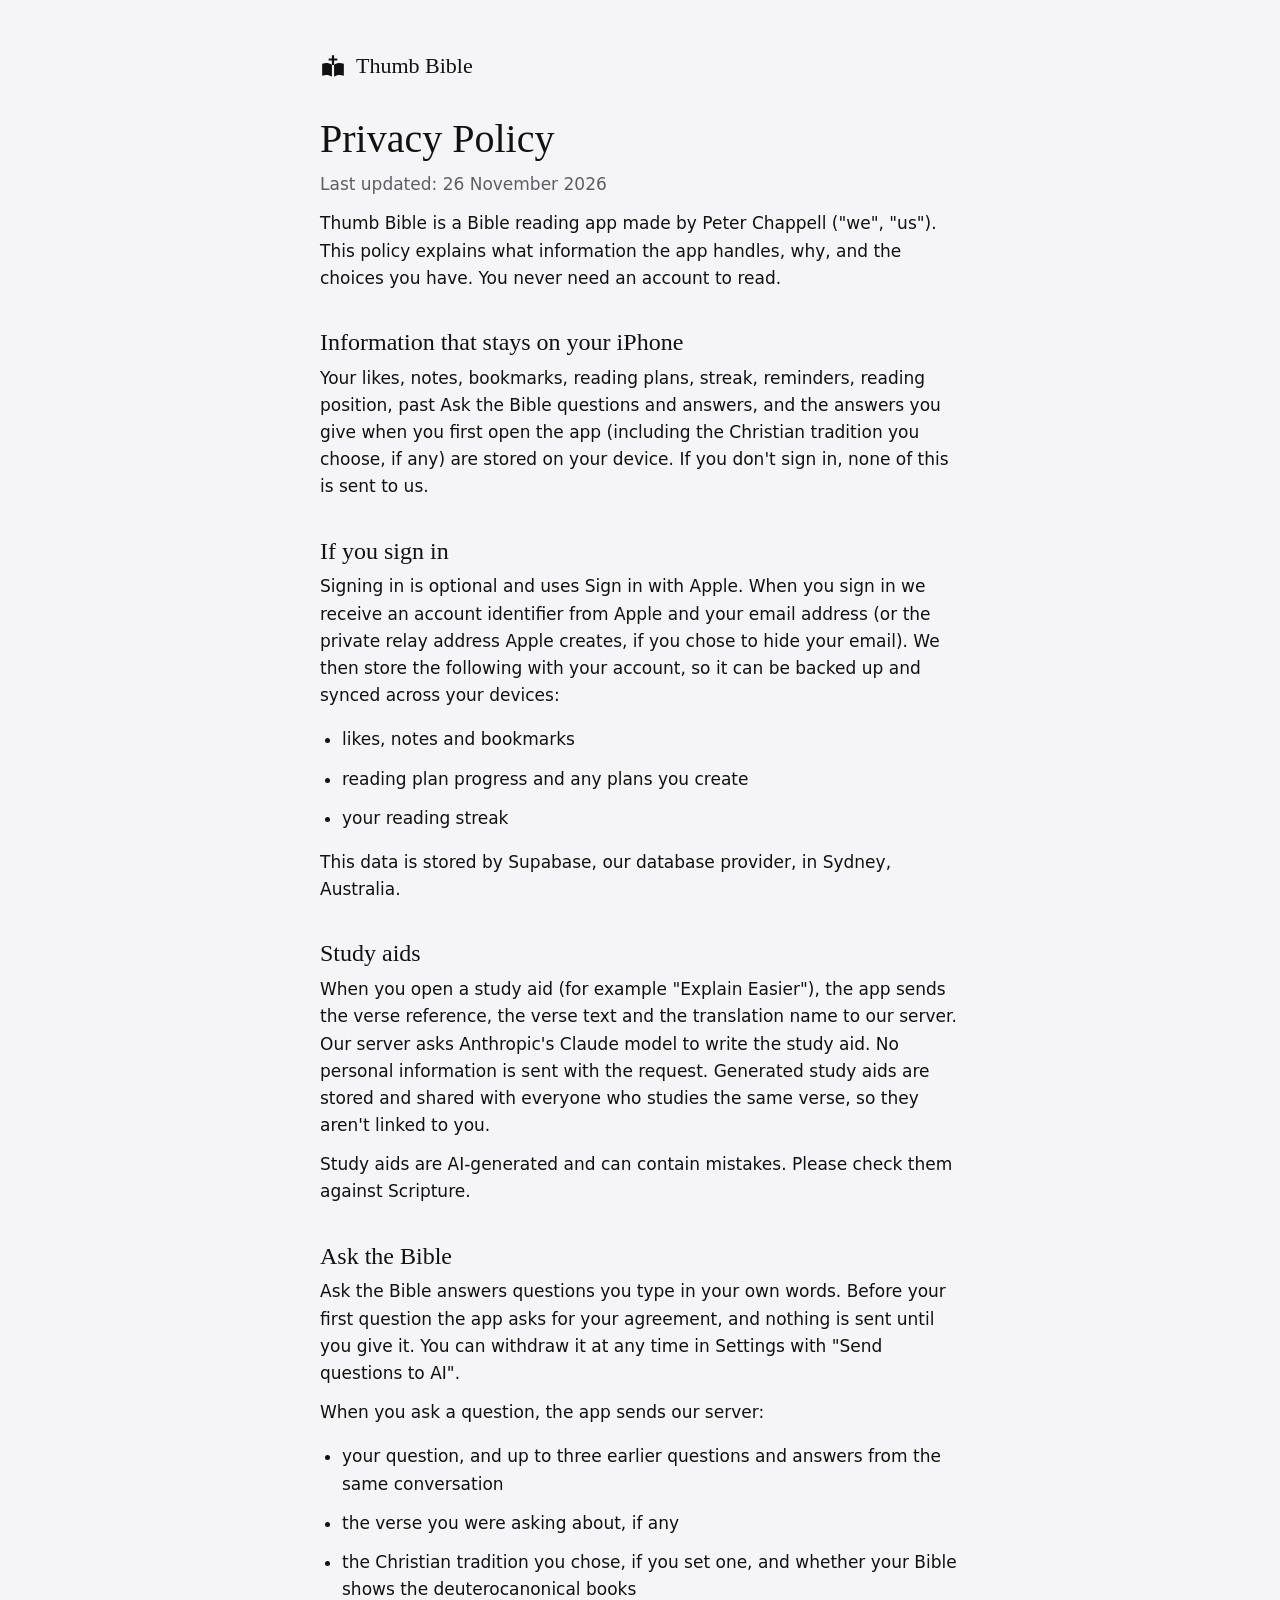
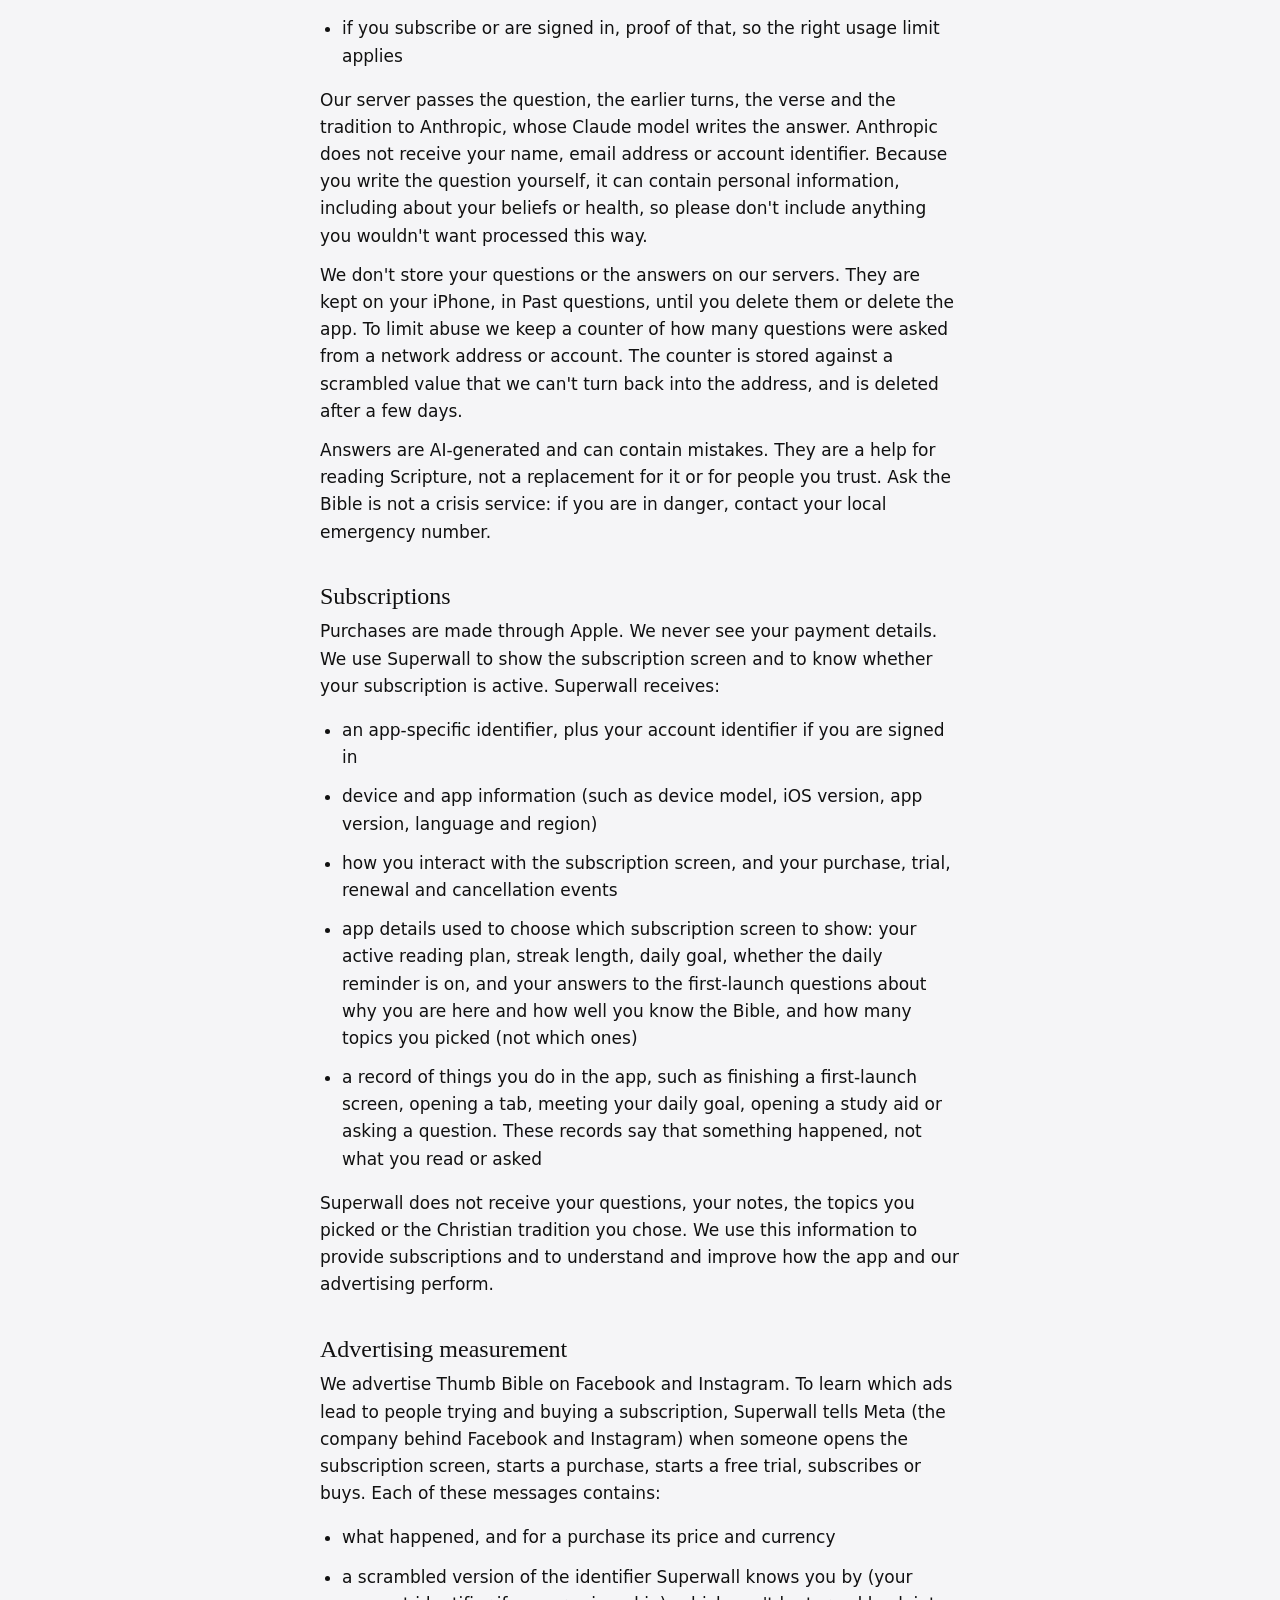
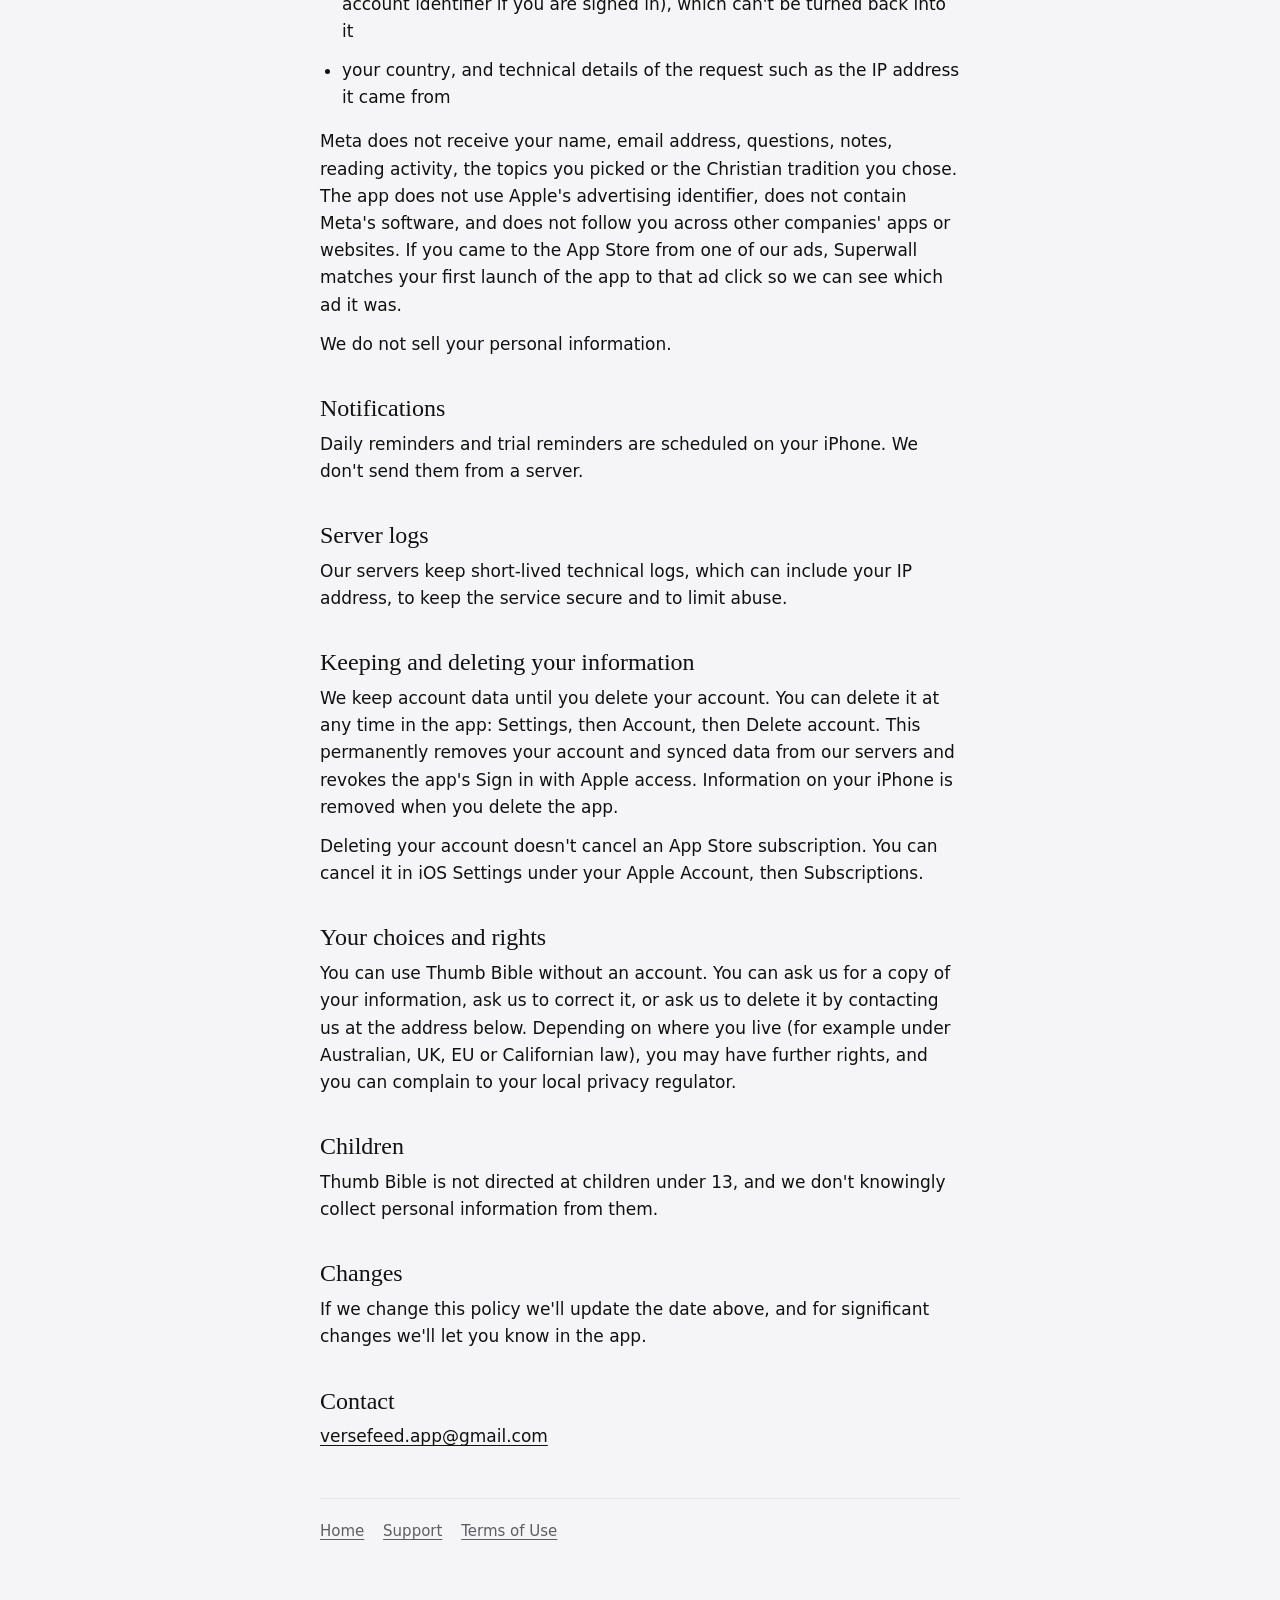
==== commit a17c5835: "Privacy policy: advertising measurement through Superwall and Meta" ====
--- a/privacy.html
+++ b/privacy.html
@@ -15,7 +15,7 @@
   </header>
 
   <h1>Privacy Policy</h1>
-  <p class="muted">Last updated: 25 November 2026</p>
+  <p class="muted">Last updated: 26 November 2026</p>
 
   <p>Thumb Bible is a Bible reading app made by Peter Chappell ("we", "us"). This policy explains what information the app handles, why, and the choices you have. You never need an account to read.</p>
 
@@ -54,11 +54,20 @@
     <li>an app-specific identifier, plus your account identifier if you are signed in</li>
     <li>device and app information (such as device model, iOS version, app version, language and region)</li>
     <li>how you interact with the subscription screen, and your purchase, trial, renewal and cancellation events</li>
-    <li>if you are signed in, your email address</li>
     <li>app details used to choose which subscription screen to show: your active reading plan, streak length, daily goal, whether the daily reminder is on, and your answers to the first-launch questions about why you are here and how well you know the Bible, and how many topics you picked (not which ones)</li>
     <li>a record of things you do in the app, such as finishing a first-launch screen, opening a tab, meeting your daily goal, opening a study aid or asking a question. These records say that something happened, not what you read or asked</li>
   </ul>
-  <p>Superwall does not receive your questions, your notes, the topics you picked or the Christian tradition you chose. We use this information to provide subscriptions and to understand and improve how the app and our advertising perform. We do not sell your personal information.</p>
+  <p>Superwall does not receive your questions, your notes, the topics you picked or the Christian tradition you chose. We use this information to provide subscriptions and to understand and improve how the app and our advertising perform.</p>
+
+  <h2>Advertising measurement</h2>
+  <p>We advertise Thumb Bible on Facebook and Instagram. To learn which ads lead to people trying and buying a subscription, Superwall tells Meta (the company behind Facebook and Instagram) when someone opens the subscription screen, starts a purchase, starts a free trial, subscribes or buys. Each of these messages contains:</p>
+  <ul>
+    <li>what happened, and for a purchase its price and currency</li>
+    <li>a scrambled version of the identifier Superwall knows you by (your account identifier if you are signed in), which can't be turned back into it</li>
+    <li>your country, and technical details of the request such as the IP address it came from</li>
+  </ul>
+  <p>Meta does not receive your name, email address, questions, notes, reading activity, the topics you picked or the Christian tradition you chose. The app does not use Apple's advertising identifier, does not contain Meta's software, and does not follow you across other companies' apps or websites. If you came to the App Store from one of our ads, Superwall matches your first launch of the app to that ad click so we can see which ad it was.</p>
+  <p>We do not sell your personal information.</p>
 
   <h2>Notifications</h2>
   <p>Daily reminders and trial reminders are scheduled on your iPhone. We don't send them from a server.</p>
